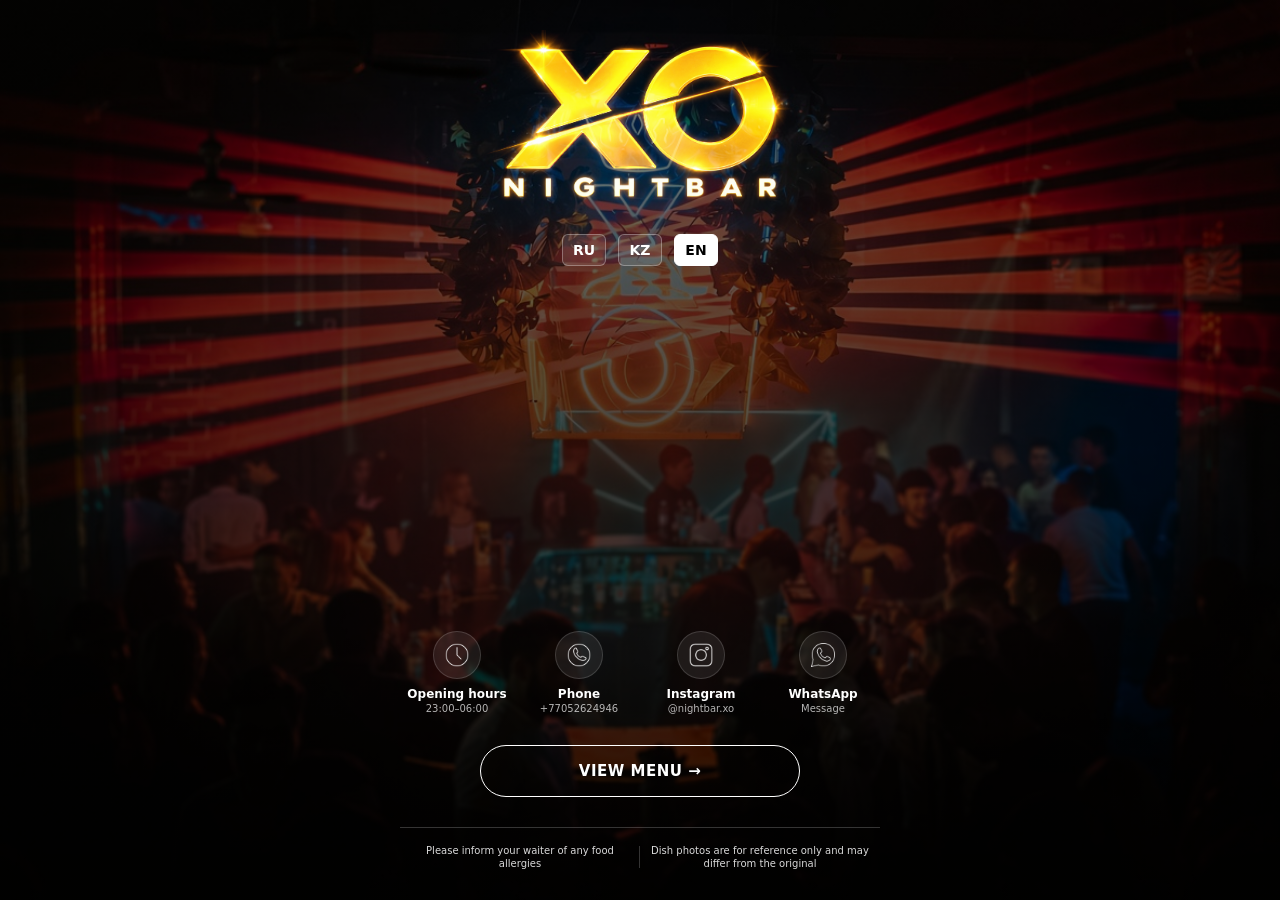
==== indexen.html @ bd471724 "kz and en lang added" ====
<!DOCTYPE html>
<html lang="en">

<head>
    <meta charset="UTF-8">
    <meta name="viewport" content="width=device-width, initial-scale=1.0">
    <title>X.O.</title>

    <style>
    *,
    *::before,
    *::after {
        box-sizing: border-box;
        margin: 0;
        padding: 0;
    }

    html {
        -webkit-text-size-adjust: 100%;
        font-family: system-ui, -apple-system, BlinkMacSystemFont, 'Segoe UI', Roboto, Helvetica, Arial, sans-serif;
    }

    body {
        width: 100%;
        min-height: 100vh;
        min-height: 100dvh;
        background-color: #111;
        color: #ffffff;
        overflow-x: hidden;
    }

    /* ФОНОВОЕ ИЗОБРАЖЕНИЕ */
    .bg-wrapper {
        background:
            linear-gradient(
                rgba(0, 0, 0, 0.5),
                rgba(0, 0, 0, 0.85)
            ),
            url('images/401.jpg') center / cover no-repeat;

        min-height: 100vh;
        min-height: 100dvh;

        display: flex;
        flex-direction: column;
        align-items: center;
    }

    /* ОСНОВНОЙ КОНТЕЙНЕР */
    .page {
        width: 100%;
        max-width: 520px;
        min-height: 100vh;
        min-height: 100dvh;

        padding: 30px 20px 20px;

        display: flex;
        flex-direction: column;
        align-items: center;
    }

    /* ЛОГОТИП */
    .logo {
        width: 320px;
        max-width: 100%;
        height: auto;
        object-fit: contain;
        display: block;
        margin-bottom: 20px;
        mix-blend-mode: screen;
    }

    /* ЯЗЫКИ */
    .languages {
        display: flex;
        justify-content: center;
        align-items: center;
        gap: 12px;
        margin-bottom: 30px;
    }

    .lang-btn {
        text-decoration: none;
        color: #ffffff;
        font-size: 14px;
        font-weight: 700;

        width: 44px;
        height: 32px;

        display: flex;
        align-items: center;
        justify-content: center;

        border-radius: 6px;
        background: rgba(255, 255, 255, 0.1);
        border: 1px solid rgba(255, 255, 255, 0.3);

        transition: all 0.2s ease;
        -webkit-tap-highlight-color: transparent;
    }

    .lang-btn.active,
    .lang-btn:active {
        background: #ffffff;
        color: #000000;
        border-color: #ffffff;
    }

    /* КОНТАКТЫ */
    .contacts {
        display: grid;
        grid-template-columns: repeat(4, minmax(0, 1fr));
        gap: 8px;
        width: 100%;
        margin-top: auto; 
        margin-bottom: 30px;
    }

    .contact {
        display: flex;
        flex-direction: column;
        align-items: center;
        text-align: center;
        min-width: 0;
    }

    .contact-icon-wrapper {
        width: 48px;
        height: 48px;
        display: flex;
        align-items: center;
        justify-content: center;
        margin-bottom: 8px;
        background: rgba(255, 255, 255, 0.08);
        border-radius: 50%;
        border: 1px solid rgba(255, 255, 255, 0.15);
    }

    .contact-icon-wrapper img {
        width: 24px;
        height: 24px;
        object-fit: contain;
    }

    .contact-text,
    .contact-text a {
        color: #ffffff;
        text-decoration: none;
        font-size: 12px;
        font-weight: 600;
        line-height: 1.2;
    }

    .contact-text span {
        display: block;
        font-size: 10px;
        font-weight: 400;
        color: rgba(255, 255, 255, 0.7);
        margin-top: 2px;
        overflow: hidden;
        text-overflow: ellipsis;
        white-space: nowrap;
    }

    /* КНОПКА МЕНЮ */
    .menu-btn-container {
        width: 100%;
        display: flex;
        justify-content: center;
        margin-bottom: 30px;
    }

    .menu-button {
        display: flex;
        align-items: center;
        justify-content: center;
        gap: 10px;

        width: 100%;
        max-width: 320px;
        height: 52px;

        background: transparent;
        border: 1.5px solid #ffffff;
        border-radius: 30px;

        color: #ffffff;
        text-decoration: none;

        font-size: 15px;
        font-weight: 600;
        letter-spacing: 0.5px;

        transition: all 0.2s ease;
        -webkit-tap-highlight-color: transparent;
    }

    .menu-button:active {
        transform: scale(0.97);
        background: rgba(255, 255, 255, 0.1);
    }

    /* ИНФОРМАЦИОННЫЙ БЛОК */
    .info-block {
        display: flex;
        width: 100%;
        border-top: 1px solid rgba(255, 255, 255, 0.2);
        padding-top: 16px;
        align-items: flex-start;
        margin-bottom: 10px;
    }

    .info-col {
        flex: 1;
        display: flex;
        justify-content: center;
        text-align: center;
        padding: 0 8px;
        position: relative;
    }

    .info-col:not(:last-child)::after {
        content: '';
        position: absolute;
        right: 0;
        top: 2px;
        bottom: 2px;
        width: 1px;
        background: rgba(255, 255, 255, 0.2);
    }

    .info-text {
        font-size: 10px;
        line-height: 1.3;
        color: rgba(255, 255, 255, 0.85);
    }

    /* МАЛЕНЬКИЕ ЭКРАНЫ */
    @media (max-width: 360px) {
        .contact-text,
        .contact-text a {
            font-size: 11px;
        }
        .contact-icon-wrapper {
            width: 42px;
            height: 42px;
        }
        .contact-icon-wrapper img {
            width: 20px;
            height: 20px;
        }
    }
    </style>
</head>

<body>
    <div class="bg-wrapper">
        <div class="page">

            <!-- ЛОГОТИП -->
            <img
                class="logo"
                src="images/xologo.png"
                alt="XO NIGHTBAR"
            >

            <!-- ЯЗЫКИ -->
            <div class="languages">
                <a href="index.html" class="lang-btn">RU</a>
                <a href="indexkz.html" class="lang-btn">KZ</a>
                <a href="indexen.html" class="lang-btn active">EN</a>
            </div>

            <!-- КОНТАКТЫ -->
            <div class="contacts">

                <!-- ВРЕМЯ РАБОТЫ -->
                <div class="contact">
                    <div class="contact-icon-wrapper">
                        <img src="images/clock.png" alt="Hours">
                    </div>

                    <div class="contact-text">
                        Opening hours
                        <span>23:00–06:00</span>
                    </div>
                </div>

                <!-- ТЕЛЕФОН -->
                <div class="contact">
                    <div class="contact-icon-wrapper">
                        <img src="images/phone.png" alt="Phone">
                    </div>

                    <div class="contact-text">
                        <a href="tel:+77052624946">
                            Phone
                            <span>+77052624946</span>
                        </a>
                    </div>
                </div>

                <!-- INSTAGRAM -->
                <div class="contact">
                    <div class="contact-icon-wrapper">
                        <img src="images/instagram.png" alt="Instagram">
                    </div>

                    <div class="contact-text">
                        <a
                            href="https://www.instagram.com/nightbar.xo"
                            target="_blank"
                            rel="noopener noreferrer"
                        >
                            Instagram
                            <span>@nightbar.xo</span>
                        </a>
                    </div>
                </div>

                <!-- WHATSAPP -->
                <div class="contact">
                    <div class="contact-icon-wrapper">
                        <img src="images/whatsapp.png" alt="WhatsApp">
                    </div>

                    <div class="contact-text">
                        <a
                            href="https://wa.me/77052624946"
                            target="_blank"
                            rel="noopener noreferrer"
                        >
                            WhatsApp
                            <span>Message</span>
                        </a>
                    </div>
                </div>

            </div>

            <!-- КНОПКА ПЕРЕХОДА В МЕНЮ -->
            <div class="menu-btn-container">
                <a class="menu-button" href="menuxoen.html">
                    VIEW MENU &rarr;
                </a>
            </div>

            <!-- ИНФОРМАЦИЯ ВНИЗУ -->
            <div class="info-block">

                <div class="info-col">
                    <div class="info-text">
                        Please inform your waiter of any food allergies
                    </div>
                </div>

                <div class="info-col">
                    <div class="info-text">
                        Dish photos are for reference only and may differ from the original
                    </div>
                </div>

            </div>

        </div>
    </div>
</body>

</html>
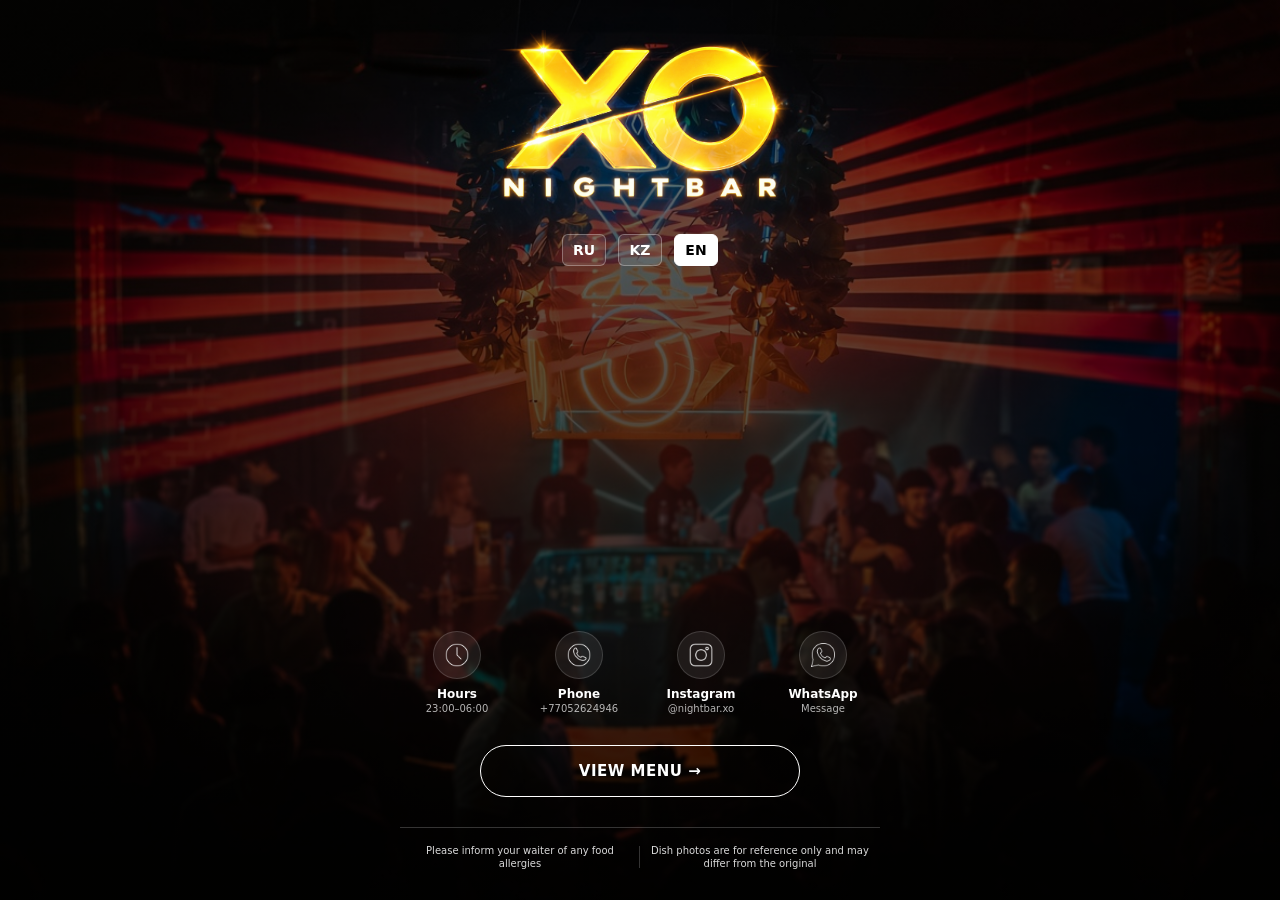
==== commit 998f7a0a: "some changes" ====
--- a/indexen.html
+++ b/indexen.html
@@ -283,7 +283,7 @@
                     </div>
 
                     <div class="contact-text">
-                        Opening hours
+                        Hours
                         <span>23:00–06:00</span>
                     </div>
                 </div>
